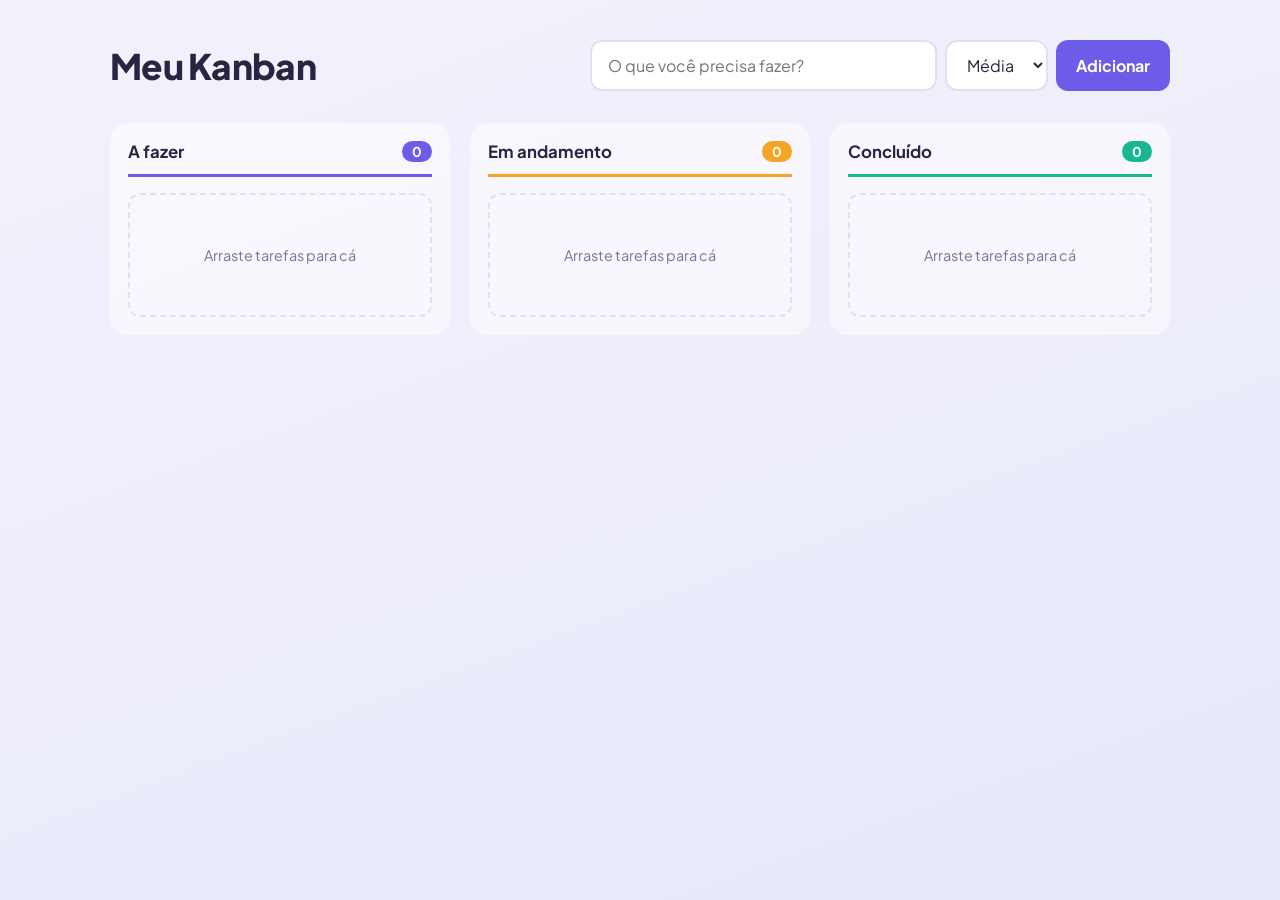
==== index.html @ 5b6e49cf "Envio do projeto final" ====
<!DOCTYPE html>
<html lang="pt-BR">
<head>
  <meta charset="UTF-8">
  <meta name="viewport" content="width=device-width, initial-scale=1">
  <title>Kanban</title>
  <link rel="preconnect" href="https://fonts.googleapis.com">
  <link rel="preconnect" href="https://fonts.gstatic.com" crossorigin>
  <link href="https://fonts.googleapis.com/css2?family=Plus+Jakarta+Sans:wght@400;500;700;800&display=swap" rel="stylesheet">
  <link rel="stylesheet" href="style.css">
</head>
<body>
  <header class="topo">
    <h1>Meu Kanban</h1>
    <form id="form-tarefa">
      <input type="text" id="campo-tarefa" placeholder="O que você precisa fazer?" aria-label="Nova tarefa" required>
      <select id="campo-prioridade" aria-label="Prioridade">
        <option value="baixa">Baixa</option>
        <option value="media" selected>Média</option>
        <option value="alta">Alta</option>
      </select>
      <button type="submit">Adicionar</button>
    </form>
  </header>

  <main class="quadro">
    <section class="coluna" data-coluna="fazer">
      <div class="coluna-topo">
        <h2>A fazer</h2>
        <span class="contador">0</span>
      </div>
      <div class="cards"></div>
    </section>

    <section class="coluna" data-coluna="andamento">
      <div class="coluna-topo">
        <h2>Em andamento</h2>
        <span class="contador">0</span>
      </div>
      <div class="cards"></div>
    </section>

    <section class="coluna" data-coluna="concluido">
      <div class="coluna-topo">
        <h2>Concluído</h2>
        <span class="contador">0</span>
      </div>
      <div class="cards"></div>
    </section>
  </main>

  <script src="script.js"></script>
</body>
</html>
---- style.css ----
:root {
  --fundo: #f4f1fb;
  --texto: #2a2440;
  --suave: #7a7394;
  --card: #ffffff;
  --borda: #e3def2;
  --roxo: #6c5ce7;
  --amarelo: #f5a524;
  --verde: #17b890;
}

* {
  box-sizing: border-box;
  margin: 0;
  padding: 0;
}

body {
  min-height: 100vh;
  font-family: "Plus Jakarta Sans", system-ui, sans-serif;
  color: var(--texto);
  background: linear-gradient(160deg, #f4f1fb 0%, #e6e9fb 100%);
  background-attachment: fixed;
}

.topo {
  display: flex;
  flex-wrap: wrap;
  align-items: center;
  justify-content: space-between;
  gap: 16px;
  max-width: 1100px;
  margin: 0 auto;
  padding: 40px 20px 24px;
}

.topo h1 {
  font-size: 2.2rem;
  font-weight: 800;
  letter-spacing: -0.02em;
}

#form-tarefa {
  display: flex;
  gap: 8px;
  flex: 1;
  min-width: 260px;
  max-width: 580px;
}

input,
select {
  flex: 1;
  padding: 12px 16px;
  font: inherit;
  color: var(--texto);
  background: var(--card);
  border: 2px solid var(--borda);
  border-radius: 12px;
}

input:focus,
select:focus {
  outline: none;
  border-color: var(--roxo);
}

button {
  font: inherit;
  cursor: pointer;
}

#form-tarefa button {
  padding: 12px 20px;
  font-weight: 700;
  color: #fff;
  background: var(--roxo);
  border: none;
  border-radius: 12px;
  transition: transform 0.15s, box-shadow 0.15s;
}

#form-tarefa button:hover {
  transform: translateY(-2px);
  box-shadow: 0 8px 18px rgba(108, 92, 231, 0.35);
}

:focus-visible {
  outline: 3px solid var(--roxo);
  outline-offset: 2px;
}

.quadro {
  display: grid;
  grid-template-columns: repeat(3, 1fr);
  gap: 20px;
  max-width: 1100px;
  margin: 0 auto;
  padding: 8px 20px 48px;
  align-items: start;
}

.coluna {
  --cor: var(--roxo);
  padding: 16px;
  background: rgba(255, 255, 255, 0.55);
  border: 2px solid transparent;
  border-radius: 18px;
  transition: background 0.2s, border-color 0.2s;
}

.coluna[data-coluna="andamento"] {
  --cor: var(--amarelo);
}

.coluna[data-coluna="concluido"] {
  --cor: var(--verde);
}

.coluna.sobre {
  background: #fff;
  border-color: var(--cor);
  border-style: dashed;
}

.coluna-topo {
  display: flex;
  align-items: center;
  gap: 10px;
  margin-bottom: 16px;
  padding-bottom: 12px;
  border-bottom: 3px solid var(--cor);
}

.coluna-topo h2 {
  flex: 1;
  font-size: 1.05rem;
  font-weight: 700;
}

.contador {
  min-width: 28px;
  padding: 2px 10px;
  font-size: 0.85rem;
  font-weight: 700;
  text-align: center;
  color: #fff;
  background: var(--cor);
  border-radius: 999px;
}

.cards {
  display: flex;
  flex-direction: column;
  gap: 12px;
  min-height: 120px;
}

.cards:empty::before {
  content: "Arraste tarefas para cá";
  display: grid;
  place-items: center;
  min-height: 120px;
  font-size: 0.9rem;
  color: var(--suave);
  border: 2px dashed var(--borda);
  border-radius: 12px;
}

.card {
  display: flex;
  align-items: flex-start;
  gap: 8px;
  padding: 14px 16px;
  background: var(--card);
  border-left: 5px solid var(--cor);
  border-radius: 12px;
  box-shadow: 0 2px 8px rgba(42, 36, 64, 0.08);
  cursor: grab;
  transition: transform 0.15s, box-shadow 0.15s;
}

.card:hover {
  transform: translateY(-2px);
  box-shadow: 0 8px 18px rgba(42, 36, 64, 0.12);
}

.card.arrastando {
  opacity: 0.4;
}

.card p {
  flex: 1;
  line-height: 1.45;
  overflow-wrap: anywhere;
}

.remover {
  width: 26px;
  height: 26px;
  font-size: 1.2rem;
  line-height: 1;
  color: var(--suave);
  background: transparent;
  border: none;
  border-radius: 50%;
}

.remover:hover {
  color: #fff;
  background: #e5484d;
}

@media (max-width: 800px) {
  .quadro {
    grid-template-columns: 1fr;
  }
}

select {
  flex: 0 0 auto;
  cursor: pointer;
}

.card-corpo {
  flex: 1;
  display: flex;
  flex-direction: column;
  align-items: flex-start;
  gap: 6px;
  min-width: 0;
}

.card-corpo p {
  width: 100%;
}

.etiqueta {
  padding: 2px 10px;
  font-size: 0.75rem;
  font-weight: 700;
  border-radius: 999px;
}

.etiqueta.alta {
  color: #c2373c;
  background: #fde8e8;
}

.etiqueta.media {
  color: #2f5fd0;
  background: #e4ecfd;
}

.etiqueta.baixa {
  color: #6b6585;
  background: #eceaf3;
}

.edicao {
  width: 100%;
  padding: 6px 10px;
  border-radius: 8px;
}
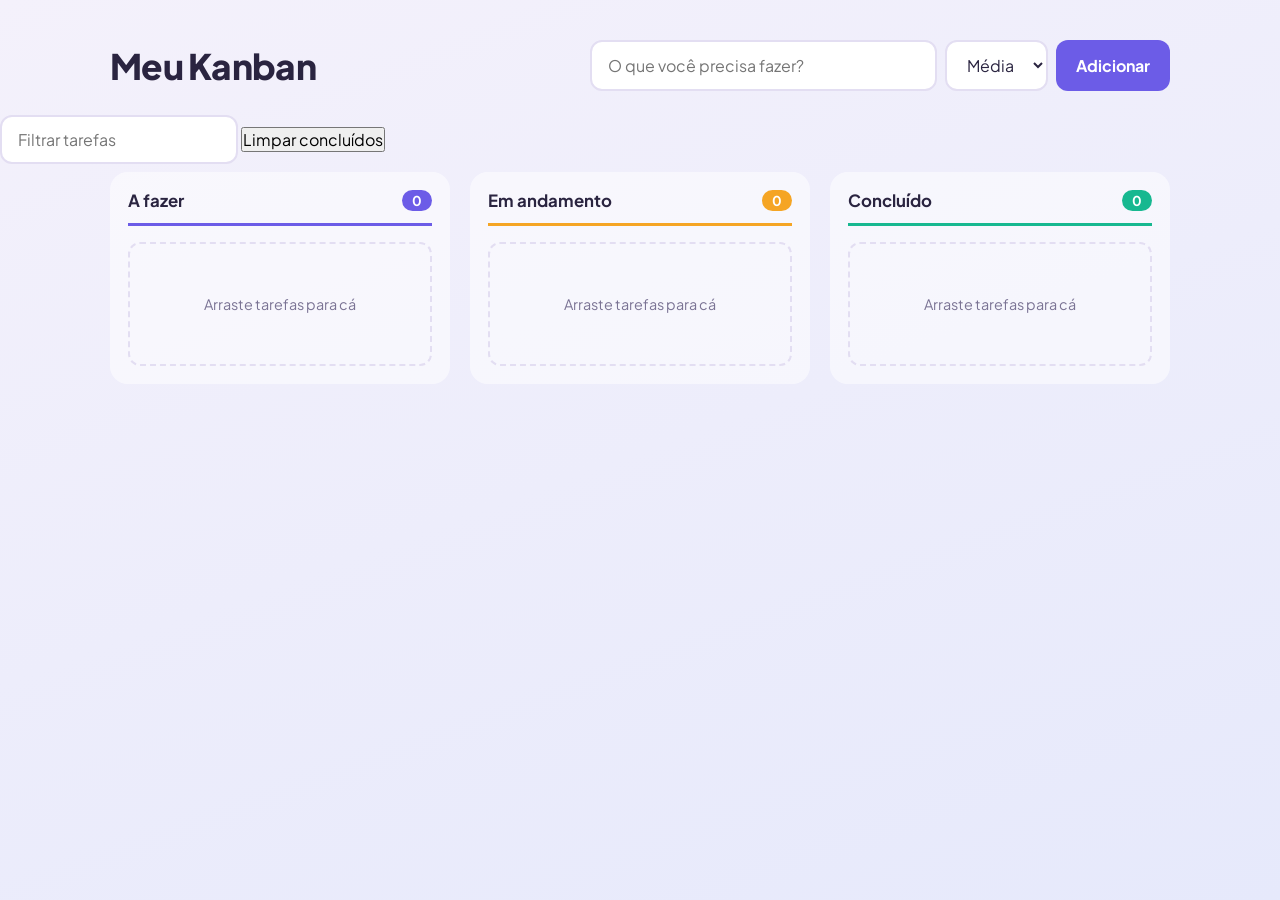
==== commit 2888f752: "Adiciona um campo de busca e um botão para limpar itens concluídos" ====
--- a/index.html
+++ b/index.html
@@ -22,6 +22,11 @@
       <button type="submit">Adicionar</button>
     </form>
   </header>
+
+  <div class="barra">
+    <input type="search" id="campo-filtro" placeholder="Filtrar tarefas" aria-label="Filtrar tarefas">
+    <button type="button" id="limpar-concluidos">Limpar concluídos</button>
+  </div>
 
   <main class="quadro">
     <section class="coluna" data-coluna="fazer">
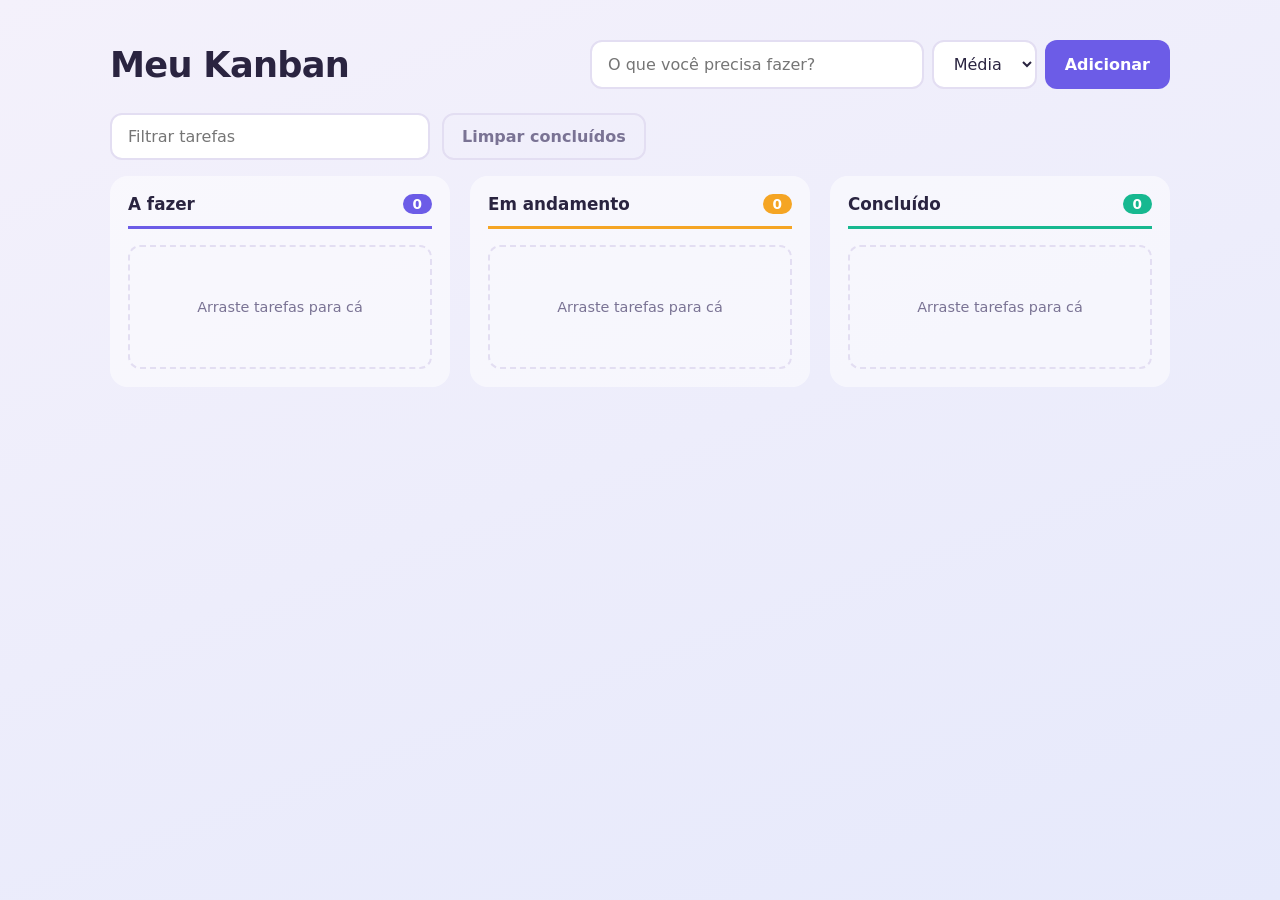
==== commit cdc1788b: "Update index.html" ====
--- a/index.html
+++ b/index.html
@@ -3,6 +3,8 @@
 <head>
   <meta charset="UTF-8">
   <meta name="viewport" content="width=device-width, initial-scale=1">
+  <meta http-equiv="Content-Security-Policy"
+      content="default-src 'self'; style-src 'self' https://fonts.googleapis.com; font-src https://fonts.gstatic.com; script-src 'self'; img-src 'self' data: https:;">
   <title>Kanban</title>
   <link rel="preconnect" href="https://fonts.googleapis.com">
   <link rel="preconnect" href="https://fonts.gstatic.com" crossorigin>
--- a/style.css
+++ b/style.css
@@ -1,264 +1,292 @@
 :root {
-  --fundo: #f4f1fb;
-  --texto: #2a2440;
-  --suave: #7a7394;
-  --card: #ffffff;
-  --borda: #e3def2;
-  --roxo: #6c5ce7;
-  --amarelo: #f5a524;
-  --verde: #17b890;
-}
-
-* {
-  box-sizing: border-box;
-  margin: 0;
-  padding: 0;
-}
-
-body {
-  min-height: 100vh;
-  font-family: "Plus Jakarta Sans", system-ui, sans-serif;
-  color: var(--texto);
-  background: linear-gradient(160deg, #f4f1fb 0%, #e6e9fb 100%);
-  background-attachment: fixed;
-}
-
-.topo {
-  display: flex;
-  flex-wrap: wrap;
-  align-items: center;
-  justify-content: space-between;
-  gap: 16px;
-  max-width: 1100px;
-  margin: 0 auto;
-  padding: 40px 20px 24px;
-}
-
-.topo h1 {
-  font-size: 2.2rem;
-  font-weight: 800;
-  letter-spacing: -0.02em;
-}
-
-#form-tarefa {
-  display: flex;
-  gap: 8px;
-  flex: 1;
-  min-width: 260px;
-  max-width: 580px;
-}
-
-input,
-select {
-  flex: 1;
-  padding: 12px 16px;
-  font: inherit;
-  color: var(--texto);
-  background: var(--card);
-  border: 2px solid var(--borda);
-  border-radius: 12px;
-}
-
-input:focus,
-select:focus {
-  outline: none;
-  border-color: var(--roxo);
-}
-
-button {
-  font: inherit;
-  cursor: pointer;
-}
-
-#form-tarefa button {
-  padding: 12px 20px;
-  font-weight: 700;
-  color: #fff;
-  background: var(--roxo);
-  border: none;
-  border-radius: 12px;
-  transition: transform 0.15s, box-shadow 0.15s;
-}
-
-#form-tarefa button:hover {
-  transform: translateY(-2px);
-  box-shadow: 0 8px 18px rgba(108, 92, 231, 0.35);
-}
-
-:focus-visible {
-  outline: 3px solid var(--roxo);
-  outline-offset: 2px;
-}
-
-.quadro {
-  display: grid;
-  grid-template-columns: repeat(3, 1fr);
-  gap: 20px;
-  max-width: 1100px;
-  margin: 0 auto;
-  padding: 8px 20px 48px;
-  align-items: start;
-}
-
-.coluna {
-  --cor: var(--roxo);
-  padding: 16px;
-  background: rgba(255, 255, 255, 0.55);
-  border: 2px solid transparent;
-  border-radius: 18px;
-  transition: background 0.2s, border-color 0.2s;
-}
-
-.coluna[data-coluna="andamento"] {
-  --cor: var(--amarelo);
-}
-
-.coluna[data-coluna="concluido"] {
-  --cor: var(--verde);
-}
-
-.coluna.sobre {
-  background: #fff;
-  border-color: var(--cor);
-  border-style: dashed;
-}
-
-.coluna-topo {
-  display: flex;
-  align-items: center;
-  gap: 10px;
-  margin-bottom: 16px;
-  padding-bottom: 12px;
-  border-bottom: 3px solid var(--cor);
-}
-
-.coluna-topo h2 {
-  flex: 1;
-  font-size: 1.05rem;
-  font-weight: 700;
-}
-
-.contador {
-  min-width: 28px;
-  padding: 2px 10px;
-  font-size: 0.85rem;
-  font-weight: 700;
-  text-align: center;
-  color: #fff;
-  background: var(--cor);
-  border-radius: 999px;
-}
-
-.cards {
-  display: flex;
-  flex-direction: column;
-  gap: 12px;
-  min-height: 120px;
-}
-
-.cards:empty::before {
-  content: "Arraste tarefas para cá";
-  display: grid;
-  place-items: center;
-  min-height: 120px;
-  font-size: 0.9rem;
-  color: var(--suave);
-  border: 2px dashed var(--borda);
-  border-radius: 12px;
-}
-
-.card {
-  display: flex;
-  align-items: flex-start;
-  gap: 8px;
-  padding: 14px 16px;
-  background: var(--card);
-  border-left: 5px solid var(--cor);
-  border-radius: 12px;
-  box-shadow: 0 2px 8px rgba(42, 36, 64, 0.08);
-  cursor: grab;
-  transition: transform 0.15s, box-shadow 0.15s;
-}
-
-.card:hover {
-  transform: translateY(-2px);
-  box-shadow: 0 8px 18px rgba(42, 36, 64, 0.12);
-}
-
-.card.arrastando {
-  opacity: 0.4;
-}
-
-.card p {
-  flex: 1;
-  line-height: 1.45;
-  overflow-wrap: anywhere;
-}
-
-.remover {
-  width: 26px;
-  height: 26px;
-  font-size: 1.2rem;
-  line-height: 1;
-  color: var(--suave);
-  background: transparent;
-  border: none;
-  border-radius: 50%;
-}
-
-.remover:hover {
-  color: #fff;
-  background: #e5484d;
-}
-
-@media (max-width: 800px) {
+    --fundo: #f4f1fb;
+    --texto: #2a2440;
+    --suave: #7a7394;
+    --card: #ffffff;
+    --borda: #e3def2;
+    --roxo: #6c5ce7;
+    --amarelo: #f5a524;
+    --verde: #17b890;
+  }
+  
+  * {
+    box-sizing: border-box;
+    margin: 0;
+    padding: 0;
+  }
+  
+  body {
+    min-height: 100vh;
+    font-family: "Plus Jakarta Sans", system-ui, sans-serif;
+    color: var(--texto);
+    background: linear-gradient(160deg, #f4f1fb 0%, #e6e9fb 100%);
+    background-attachment: fixed;
+  }
+  
+  .topo {
+    display: flex;
+    flex-wrap: wrap;
+    align-items: center;
+    justify-content: space-between;
+    gap: 16px;
+    max-width: 1100px;
+    margin: 0 auto;
+    padding: 40px 20px 24px;
+  }
+  
+  .topo h1 {
+    font-size: 2.2rem;
+    font-weight: 800;
+    letter-spacing: -0.02em;
+  }
+  
+  #form-tarefa {
+    display: flex;
+    gap: 8px;
+    flex: 1;
+    min-width: 260px;
+    max-width: 580px;
+  }
+  
+  input,
+  select {
+    flex: 1;
+    padding: 12px 16px;
+    font: inherit;
+    color: var(--texto);
+    background: var(--card);
+    border: 2px solid var(--borda);
+    border-radius: 12px;
+  }
+  
+  input:focus,
+  select:focus {
+    outline: none;
+    border-color: var(--roxo);
+  }
+  
+  button {
+    font: inherit;
+    cursor: pointer;
+  }
+  
+  #form-tarefa button {
+    padding: 12px 20px;
+    font-weight: 700;
+    color: #fff;
+    background: var(--roxo);
+    border: none;
+    border-radius: 12px;
+    transition: transform 0.15s, box-shadow 0.15s;
+  }
+  
+  #form-tarefa button:hover {
+    transform: translateY(-2px);
+    box-shadow: 0 8px 18px rgba(108, 92, 231, 0.35);
+  }
+  
+  :focus-visible {
+    outline: 3px solid var(--roxo);
+    outline-offset: 2px;
+  }
+  
   .quadro {
-    grid-template-columns: 1fr;
-  }
-}
-
-select {
-  flex: 0 0 auto;
-  cursor: pointer;
-}
-
-.card-corpo {
-  flex: 1;
-  display: flex;
-  flex-direction: column;
-  align-items: flex-start;
-  gap: 6px;
-  min-width: 0;
-}
-
-.card-corpo p {
-  width: 100%;
-}
-
-.etiqueta {
-  padding: 2px 10px;
-  font-size: 0.75rem;
-  font-weight: 700;
-  border-radius: 999px;
-}
-
-.etiqueta.alta {
-  color: #c2373c;
-  background: #fde8e8;
-}
-
-.etiqueta.media {
-  color: #2f5fd0;
-  background: #e4ecfd;
-}
-
-.etiqueta.baixa {
-  color: #6b6585;
-  background: #eceaf3;
-}
-
-.edicao {
-  width: 100%;
-  padding: 6px 10px;
-  border-radius: 8px;
-}
+    display: grid;
+    grid-template-columns: repeat(3, 1fr);
+    gap: 20px;
+    max-width: 1100px;
+    margin: 0 auto;
+    padding: 8px 20px 48px;
+    align-items: start;
+  }
+  
+  .coluna {
+    --cor: var(--roxo);
+    padding: 16px;
+    background: rgba(255, 255, 255, 0.55);
+    border: 2px solid transparent;
+    border-radius: 18px;
+    transition: background 0.2s, border-color 0.2s;
+  }
+  
+  .coluna[data-coluna="andamento"] {
+    --cor: var(--amarelo);
+  }
+  
+  .coluna[data-coluna="concluido"] {
+    --cor: var(--verde);
+  }
+  
+  .coluna.sobre {
+    background: #fff;
+    border-color: var(--cor);
+    border-style: dashed;
+  }
+  
+  .coluna-topo {
+    display: flex;
+    align-items: center;
+    gap: 10px;
+    margin-bottom: 16px;
+    padding-bottom: 12px;
+    border-bottom: 3px solid var(--cor);
+  }
+  
+  .coluna-topo h2 {
+    flex: 1;
+    font-size: 1.05rem;
+    font-weight: 700;
+  }
+  
+  .contador {
+    min-width: 28px;
+    padding: 2px 10px;
+    font-size: 0.85rem;
+    font-weight: 700;
+    text-align: center;
+    color: #fff;
+    background: var(--cor);
+    border-radius: 999px;
+  }
+  
+  .cards {
+    display: flex;
+    flex-direction: column;
+    gap: 12px;
+    min-height: 120px;
+  }
+  
+  .cards:empty::before {
+    content: "Arraste tarefas para cá";
+    display: grid;
+    place-items: center;
+    min-height: 120px;
+    font-size: 0.9rem;
+    color: var(--suave);
+    border: 2px dashed var(--borda);
+    border-radius: 12px;
+  }
+  
+  .card {
+    display: flex;
+    align-items: flex-start;
+    gap: 8px;
+    padding: 14px 16px;
+    background: var(--card);
+    border-left: 5px solid var(--cor);
+    border-radius: 12px;
+    box-shadow: 0 2px 8px rgba(42, 36, 64, 0.08);
+    cursor: grab;
+    transition: transform 0.15s, box-shadow 0.15s;
+  }
+  
+  .card:hover {
+    transform: translateY(-2px);
+    box-shadow: 0 8px 18px rgba(42, 36, 64, 0.12);
+  }
+  
+  .card.arrastando {
+    opacity: 0.4;
+  }
+  
+  .card p {
+    flex: 1;
+    line-height: 1.45;
+    overflow-wrap: anywhere;
+  }
+  
+  .remover {
+    width: 26px;
+    height: 26px;
+    font-size: 1.2rem;
+    line-height: 1;
+    color: var(--suave);
+    background: transparent;
+    border: none;
+    border-radius: 50%;
+  }
+  
+  .remover:hover {
+    color: #fff;
+    background: #e5484d;
+  }
+  
+  @media (max-width: 800px) {
+    .quadro {
+      grid-template-columns: 1fr;
+    }
+  }
+  
+  select {
+    flex: 0 0 auto;
+    cursor: pointer;
+  }
+  
+  .card-corpo {
+    flex: 1;
+    display: flex;
+    flex-direction: column;
+    align-items: flex-start;
+    gap: 6px;
+    min-width: 0;
+  }
+  
+  .card-corpo p {
+    width: 100%;
+  }
+  
+  .etiqueta {
+    padding: 2px 10px;
+    font-size: 0.75rem;
+    font-weight: 700;
+    border-radius: 999px;
+  }
+  
+  .etiqueta.alta {
+    color: #c2373c;
+    background: #fde8e8;
+  }
+  
+  .etiqueta.media {
+    color: #2f5fd0;
+    background: #e4ecfd;
+  }
+  
+  .etiqueta.baixa {
+    color: #6b6585;
+    background: #eceaf3;
+  }
+  
+  .edicao {
+    width: 100%;
+    padding: 6px 10px;
+    border-radius: 8px;
+  }
+  
+  .barra {
+    display: flex;
+    flex-wrap: wrap;
+    gap: 12px;
+    max-width: 1100px;
+    margin: 0 auto;
+    padding: 0 20px 8px;
+  }
+  
+  #campo-filtro {
+    flex: 0 1 320px;
+  }
+  
+  #limpar-concluidos {
+    padding: 12px 18px;
+    font-weight: 700;
+    color: var(--suave);
+    background: transparent;
+    border: 2px solid var(--borda);
+    border-radius: 12px;
+    transition: color 0.15s, border-color 0.15s;
+  }
+  
+  #limpar-concluidos:hover {
+    color: var(--roxo);
+    border-color: var(--roxo);
+  }
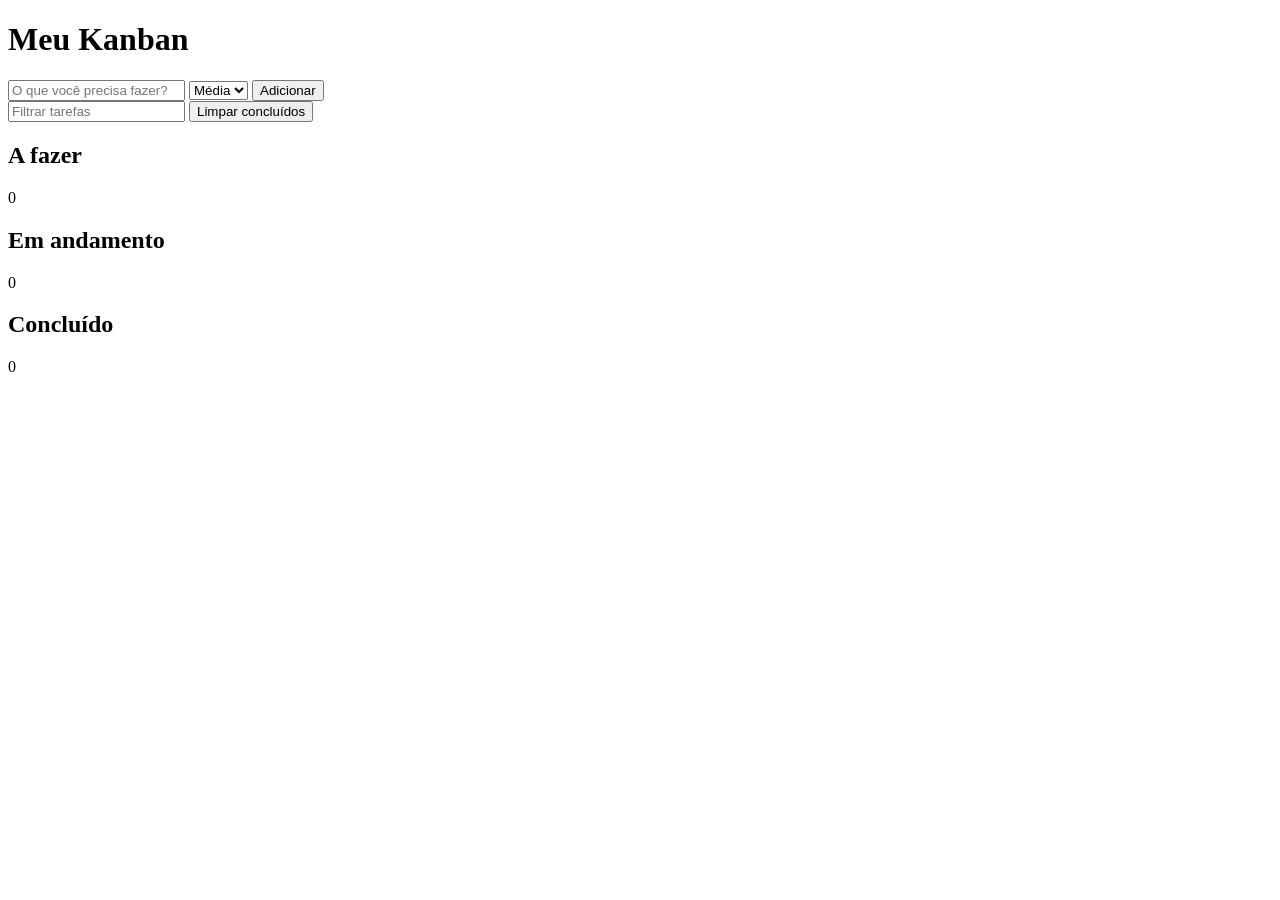
==== commit fd45d4b5: "erro proposital" ====
--- a/index.html
+++ b/index.html
@@ -9,7 +9,7 @@
   <link rel="preconnect" href="https://fonts.googleapis.com">
   <link rel="preconnect" href="https://fonts.gstatic.com" crossorigin>
   <link href="https://fonts.googleapis.com/css2?family=Plus+Jakarta+Sans:wght@400;500;700;800&display=swap" rel="stylesheet">
-  <link rel="stylesheet" href="style.css">
+  <link rel="stylesheet" href="estilo.css">
 </head>
 <body>
   <header class="topo">
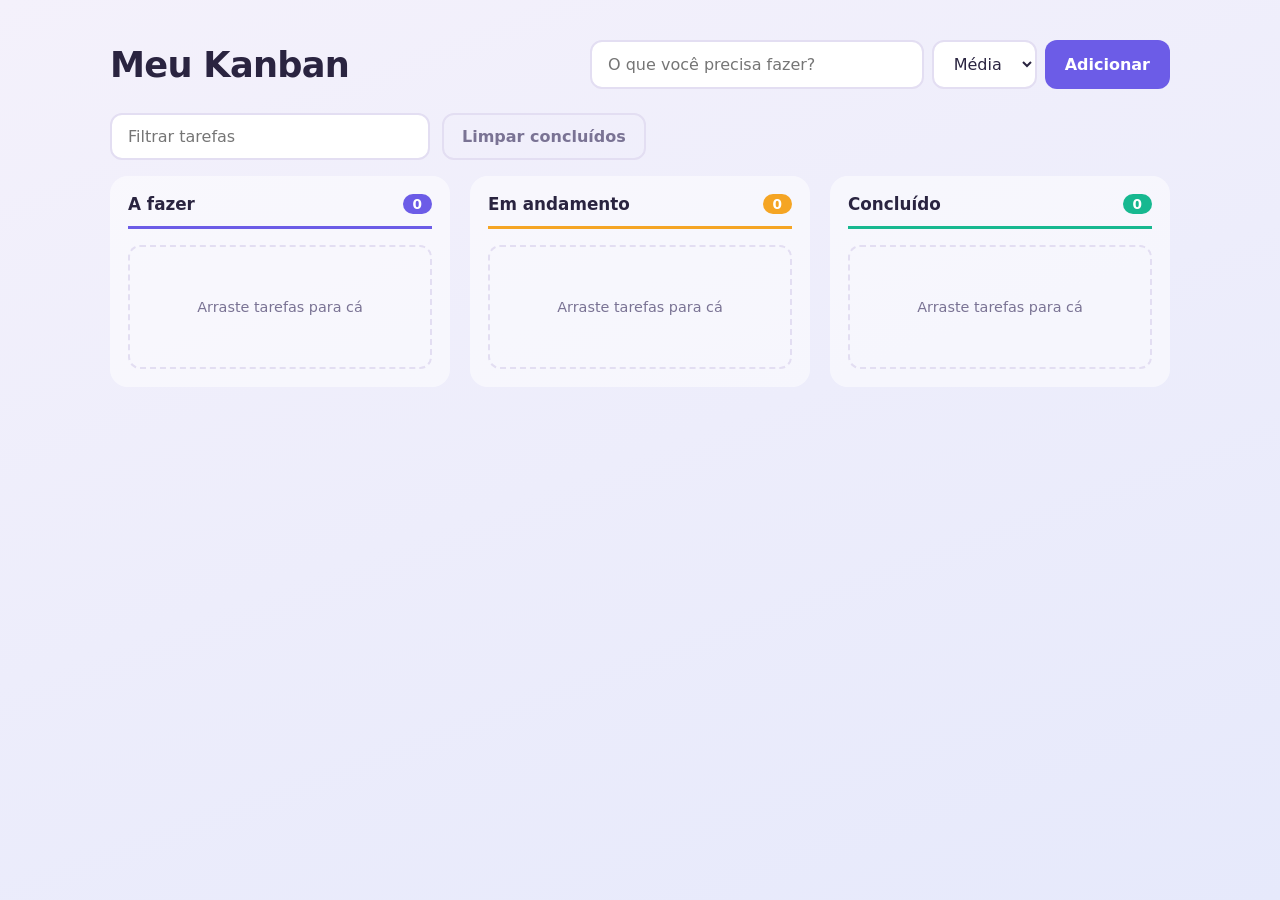
==== commit b36b6f79: "correção" ====
--- a/index.html
+++ b/index.html
@@ -9,7 +9,7 @@
   <link rel="preconnect" href="https://fonts.googleapis.com">
   <link rel="preconnect" href="https://fonts.gstatic.com" crossorigin>
   <link href="https://fonts.googleapis.com/css2?family=Plus+Jakarta+Sans:wght@400;500;700;800&display=swap" rel="stylesheet">
-  <link rel="stylesheet" href="estilo.css">
+  <link rel="stylesheet" href="style.css">
 </head>
 <body>
   <header class="topo">
--- a/style.css
+++ b/style.css
@@ -0,0 +1,292 @@
+:root {
+    --fundo: #f4f1fb;
+    --texto: #2a2440;
+    --suave: #7a7394;
+    --card: #ffffff;
+    --borda: #e3def2;
+    --roxo: #6c5ce7;
+    --amarelo: #f5a524;
+    --verde: #17b890;
+  }
+  
+  * {
+    box-sizing: border-box;
+    margin: 0;
+    padding: 0;
+  }
+  
+  body {
+    min-height: 100vh;
+    font-family: "Plus Jakarta Sans", system-ui, sans-serif;
+    color: var(--texto);
+    background: linear-gradient(160deg, #f4f1fb 0%, #e6e9fb 100%);
+    background-attachment: fixed;
+  }
+  
+  .topo {
+    display: flex;
+    flex-wrap: wrap;
+    align-items: center;
+    justify-content: space-between;
+    gap: 16px;
+    max-width: 1100px;
+    margin: 0 auto;
+    padding: 40px 20px 24px;
+  }
+  
+  .topo h1 {
+    font-size: 2.2rem;
+    font-weight: 800;
+    letter-spacing: -0.02em;
+  }
+  
+  #form-tarefa {
+    display: flex;
+    gap: 8px;
+    flex: 1;
+    min-width: 260px;
+    max-width: 580px;
+  }
+  
+  input,
+  select {
+    flex: 1;
+    padding: 12px 16px;
+    font: inherit;
+    color: var(--texto);
+    background: var(--card);
+    border: 2px solid var(--borda);
+    border-radius: 12px;
+  }
+  
+  input:focus,
+  select:focus {
+    outline: none;
+    border-color: var(--roxo);
+  }
+  
+  button {
+    font: inherit;
+    cursor: pointer;
+  }
+  
+  #form-tarefa button {
+    padding: 12px 20px;
+    font-weight: 700;
+    color: #fff;
+    background: var(--roxo);
+    border: none;
+    border-radius: 12px;
+    transition: transform 0.15s, box-shadow 0.15s;
+  }
+  
+  #form-tarefa button:hover {
+    transform: translateY(-2px);
+    box-shadow: 0 8px 18px rgba(108, 92, 231, 0.35);
+  }
+  
+  :focus-visible {
+    outline: 3px solid var(--roxo);
+    outline-offset: 2px;
+  }
+  
+  .quadro {
+    display: grid;
+    grid-template-columns: repeat(3, 1fr);
+    gap: 20px;
+    max-width: 1100px;
+    margin: 0 auto;
+    padding: 8px 20px 48px;
+    align-items: start;
+  }
+  
+  .coluna {
+    --cor: var(--roxo);
+    padding: 16px;
+    background: rgba(255, 255, 255, 0.55);
+    border: 2px solid transparent;
+    border-radius: 18px;
+    transition: background 0.2s, border-color 0.2s;
+  }
+  
+  .coluna[data-coluna="andamento"] {
+    --cor: var(--amarelo);
+  }
+  
+  .coluna[data-coluna="concluido"] {
+    --cor: var(--verde);
+  }
+  
+  .coluna.sobre {
+    background: #fff;
+    border-color: var(--cor);
+    border-style: dashed;
+  }
+  
+  .coluna-topo {
+    display: flex;
+    align-items: center;
+    gap: 10px;
+    margin-bottom: 16px;
+    padding-bottom: 12px;
+    border-bottom: 3px solid var(--cor);
+  }
+  
+  .coluna-topo h2 {
+    flex: 1;
+    font-size: 1.05rem;
+    font-weight: 700;
+  }
+  
+  .contador {
+    min-width: 28px;
+    padding: 2px 10px;
+    font-size: 0.85rem;
+    font-weight: 700;
+    text-align: center;
+    color: #fff;
+    background: var(--cor);
+    border-radius: 999px;
+  }
+  
+  .cards {
+    display: flex;
+    flex-direction: column;
+    gap: 12px;
+    min-height: 120px;
+  }
+  
+  .cards:empty::before {
+    content: "Arraste tarefas para cá";
+    display: grid;
+    place-items: center;
+    min-height: 120px;
+    font-size: 0.9rem;
+    color: var(--suave);
+    border: 2px dashed var(--borda);
+    border-radius: 12px;
+  }
+  
+  .card {
+    display: flex;
+    align-items: flex-start;
+    gap: 8px;
+    padding: 14px 16px;
+    background: var(--card);
+    border-left: 5px solid var(--cor);
+    border-radius: 12px;
+    box-shadow: 0 2px 8px rgba(42, 36, 64, 0.08);
+    cursor: grab;
+    transition: transform 0.15s, box-shadow 0.15s;
+  }
+  
+  .card:hover {
+    transform: translateY(-2px);
+    box-shadow: 0 8px 18px rgba(42, 36, 64, 0.12);
+  }
+  
+  .card.arrastando {
+    opacity: 0.3;
+  }
+  
+  .card p {
+    flex: 1;
+    line-height: 1.45;
+    overflow-wrap: anywhere;
+  }
+  
+  .remover {
+    width: 26px;
+    height: 26px;
+    font-size: 1.2rem;
+    line-height: 1;
+    color: var(--suave);
+    background: transparent;
+    border: none;
+    border-radius: 50%;
+  }
+  
+  .remover:hover {
+    color: #fff;
+    background: #e5484d;
+  }
+  
+  @media (max-width: 800px) {
+    .quadro {
+      grid-template-columns: 1fr;
+    }
+  }
+  
+  select {
+    flex: 0 0 auto;
+    cursor: pointer;
+  }
+  
+  .card-corpo {
+    flex: 1;
+    display: flex;
+    flex-direction: column;
+    align-items: flex-start;
+    gap: 6px;
+    min-width: 0;
+  }
+  
+  .card-corpo p {
+    width: 100%;
+  }
+  
+  .etiqueta {
+    padding: 2px 10px;
+    font-size: 0.75rem;
+    font-weight: 700;
+    border-radius: 999px;
+  }
+  
+  .etiqueta.alta {
+    color: #c2373c;
+    background: #fde8e8;
+  }
+  
+  .etiqueta.media {
+    color: #2f5fd0;
+    background: #e4ecfd;
+  }
+  
+  .etiqueta.baixa {
+    color: #6b6585;
+    background: #eceaf3;
+  }
+  
+  .edicao {
+    width: 100%;
+    padding: 6px 10px;
+    border-radius: 8px;
+  }
+  
+  .barra {
+    display: flex;
+    flex-wrap: wrap;
+    gap: 12px;
+    max-width: 1100px;
+    margin: 0 auto;
+    padding: 0 20px 8px;
+  }
+  
+  #campo-filtro {
+    flex: 0 1 320px;
+  }
+  
+  #limpar-concluidos {
+    padding: 12px 18px;
+    font-weight: 700;
+    color: var(--suave);
+    background: transparent;
+    border: 2px solid var(--borda);
+    border-radius: 12px;
+    transition: color 0.15s, border-color 0.15s;
+  }
+  
+  #limpar-concluidos:hover {
+    color: var(--roxo);
+    border-color: var(--roxo);
+  }
